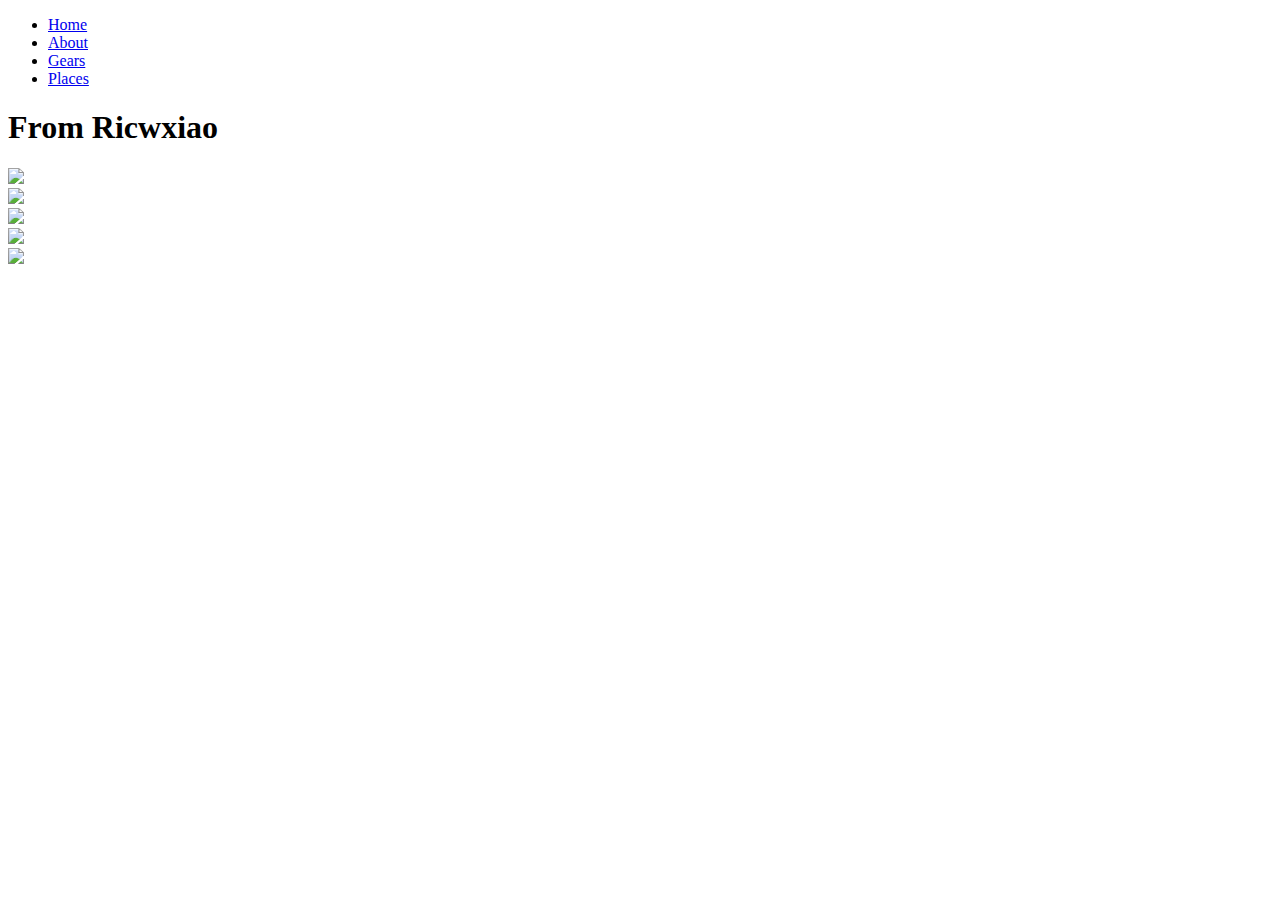
==== index.html @ f8494d5e "changed to sm.ms img" ====
<!DOCTYPE html>
<html>
    <head>
        <title>Ricwxiao's Photo Portfolio</title>
        <meta charset="UTF-8">
        <meta name="author" content="Ricwxiao">
        <meta name="description" content="Photo portfolio of Ricwxiao">
        <!-- <link href="https://cdn.jsdelivr.net/npm/bootstrap@5.3.0-alpha3/dist/css/bootstrap.min.css" rel="stylesheet" integrity="sha384-KK94CHFLLe+nY2dmCWGMq91rCGa5gtU4mk92HdvYe+M/SXH301p5ILy+dN9+nJOZ" crossorigin="anonymous"> -->
        <link rel="stylesheet" href="style/style.css">
    </head>
    <body>
        <nav>
            <ul>
                <li><a href="#">Home</a></li>
                <li><a href="#">About</a></li>
                <li><a href="#">Gears</a></li>
                <li><a href="#">Places</a></li>
                <div class="cursor"></div>
            </ul>
        </nav>
        <h1>From Ricwxiao</h1>
        <div class="container">
            <div class="row">
                <img src="https://i.imgur.com/SiWywG8.jpg">
            </div>
            <div class="row">
                <img src="https://i.imgur.com/SiWywG8.jpg">
            </div>
            <div class="row">
                <img src="https://i.imgur.com/SiWywG8.jpg">
            </div>
            <div class="row">
                <img src="https://i.imgur.com/SiWywG8.jpg">
            </div>
            <div class="row">
                <img src="https://i.imgur.com/SiWywG8.jpg">
            </div>
        </div>
    </body>
    <script src="index.js"></script>
</html>
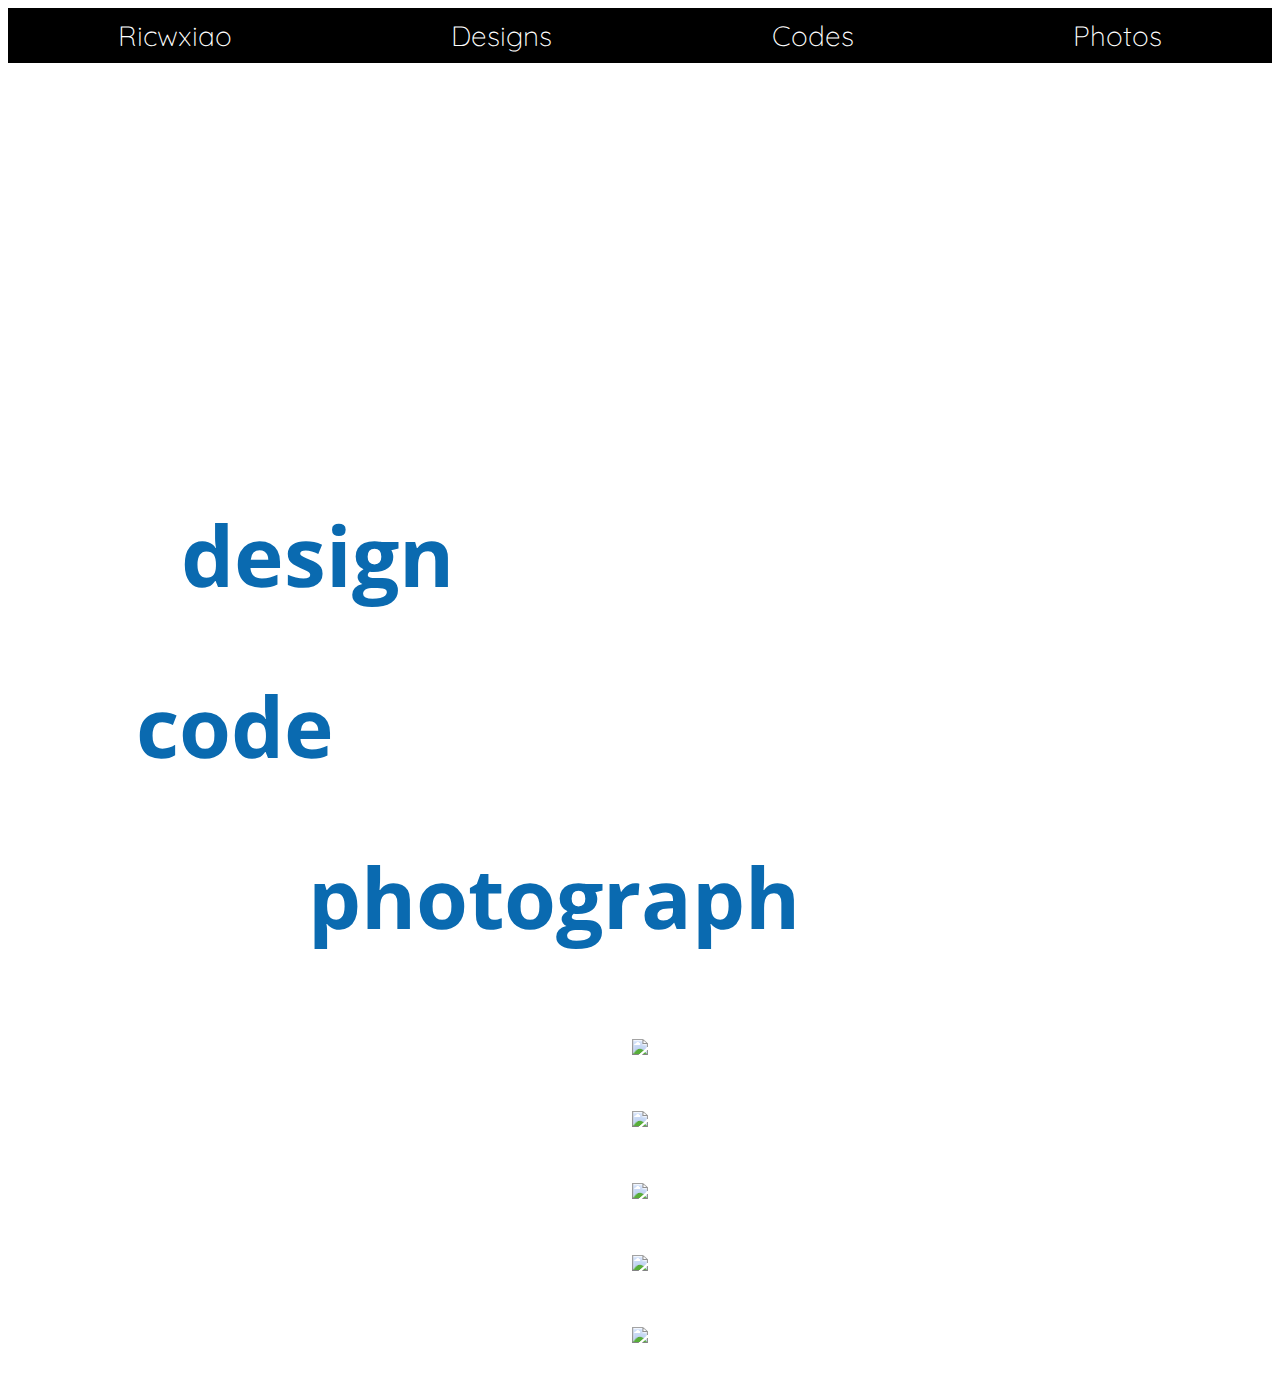
==== commit 2b48d9e4: "barebone design for home page" ====
--- a/index.html
+++ b/index.html
@@ -5,20 +5,29 @@
         <meta charset="UTF-8">
         <meta name="author" content="Ricwxiao">
         <meta name="description" content="Photo portfolio of Ricwxiao">
-        <!-- <link href="https://cdn.jsdelivr.net/npm/bootstrap@5.3.0-alpha3/dist/css/bootstrap.min.css" rel="stylesheet" integrity="sha384-KK94CHFLLe+nY2dmCWGMq91rCGa5gtU4mk92HdvYe+M/SXH301p5ILy+dN9+nJOZ" crossorigin="anonymous"> -->
         <link rel="stylesheet" href="style/style.css">
+        <link href="https://fonts.googleapis.com/css2?family=Courier+Prime:wght@400;700&display=swap" rel="stylesheet">
+        <!-- <link 
+            href="https://cdn.jsdelivr.net/npm/bootstrap@5.3.0-alpha3/dist/css/bootstrap.min.css" 
+            rel="stylesheet" integrity="sha384-KK94CHFLLe+nY2dmCWGMq91rCGa5gtU4mk92HdvYe+M/SXH301p5ILy+dN9+nJOZ" 
+            crossorigin="anonymous"
+        /> -->
     </head>
-    <body>
+    <body class="home-body">
         <nav>
             <ul>
-                <li><a href="#">Home</a></li>
-                <li><a href="#">About</a></li>
-                <li><a href="#">Gears</a></li>
-                <li><a href="#">Places</a></li>
-                <div class="cursor"></div>
+                <li><a href="#">Ricwxiao</a></li>
+                <li><a href="#">Designs</a></li>
+                <li><a href="#">Codes</a></li>
+                <li><a href="#">Photos</a></li>
+                <!-- <div class="cursor"></div> -->
             </ul>
         </nav>
-        <h1>From Ricwxiao</h1>
+        <h1>My Name is Chaowei Xiao</h1>
+        <h1>or Ricwxiao</h1>
+        <h1>I <span class="vital">design</span> for human</h1>
+        <h1><span class="vital">code</span> for my designs</h1>
+        <h1>and <span class="vital">photograph</span> everything</h1>
         <div class="container">
             <div class="row">
                 <img src="https://i.imgur.com/SiWywG8.jpg">
--- a/style/style.css
+++ b/style/style.css
@@ -0,0 +1,101 @@
+@import url('https://fonts.googleapis.com/css2?family=Karla:wght@300;400;700&family=Quicksand:wght@300;400;700&display=swap');
+@import url('https://fonts.googleapis.com/css2?family=Open+Sans&display=swap');
+
+body {
+    font-family: 'Quicksand', sans-serif;
+    font-weight: 300;
+    font-size: 28px;
+}
+
+h1 {
+    font-weight: 400;
+    font-size: 3em;
+    text-align: left;
+    font-family: 'Open Sans', sans-serif;
+    margin-left: 10vw;
+    color: #fff;
+}
+
+nav {
+    position: sticky;
+    top: 5px;
+    height: 10vh;
+    padding: 0;
+    margin: 0;
+}
+
+nav ul {
+    list-style: none;
+    display: flex;
+    flex-direction: row;
+    margin: 0;
+    padding: 0;
+    background-color: #000000;
+}
+
+nav li {
+    flex: auto;
+}
+
+/* nav li:hover ~ .cursor {
+    transform: 0;
+} */
+
+a {
+    display: block;
+    padding: 10px 20px;
+    text-decoration: none;
+    color: #ffffff;
+    text-align: center;
+}
+
+a:hover {
+    font-weight: 700;
+}
+
+.cursor {
+    position: fixed;
+    width: 50px;
+    height: 10vh;
+    background-color: #fff;
+    pointer-events: none;
+    transform: translate(-50%, -50%);
+    mix-blend-mode: difference;
+
+}
+
+.vital {
+    color: #0A6AB0;
+    font-weight: bold;
+}
+
+.home-body {
+    background-image: url("../img/Portrait-Enhanced-NR.jpg");
+    background-size: contain;
+}
+
+.container {
+    display: flex;
+    flex-direction: column;
+}
+
+.row {
+    flex: auto;
+    display: flex;
+    flex-direction: row;
+    margin: 1em 0;
+    justify-content: center;
+}
+
+.card {
+    flex: 1;
+    width: 200px;
+    height: 200px;
+    background-color: aqua;
+    border: #000000 solid ;
+    overflow: auto;
+}
+
+img {
+    max-width: 90vw;
+}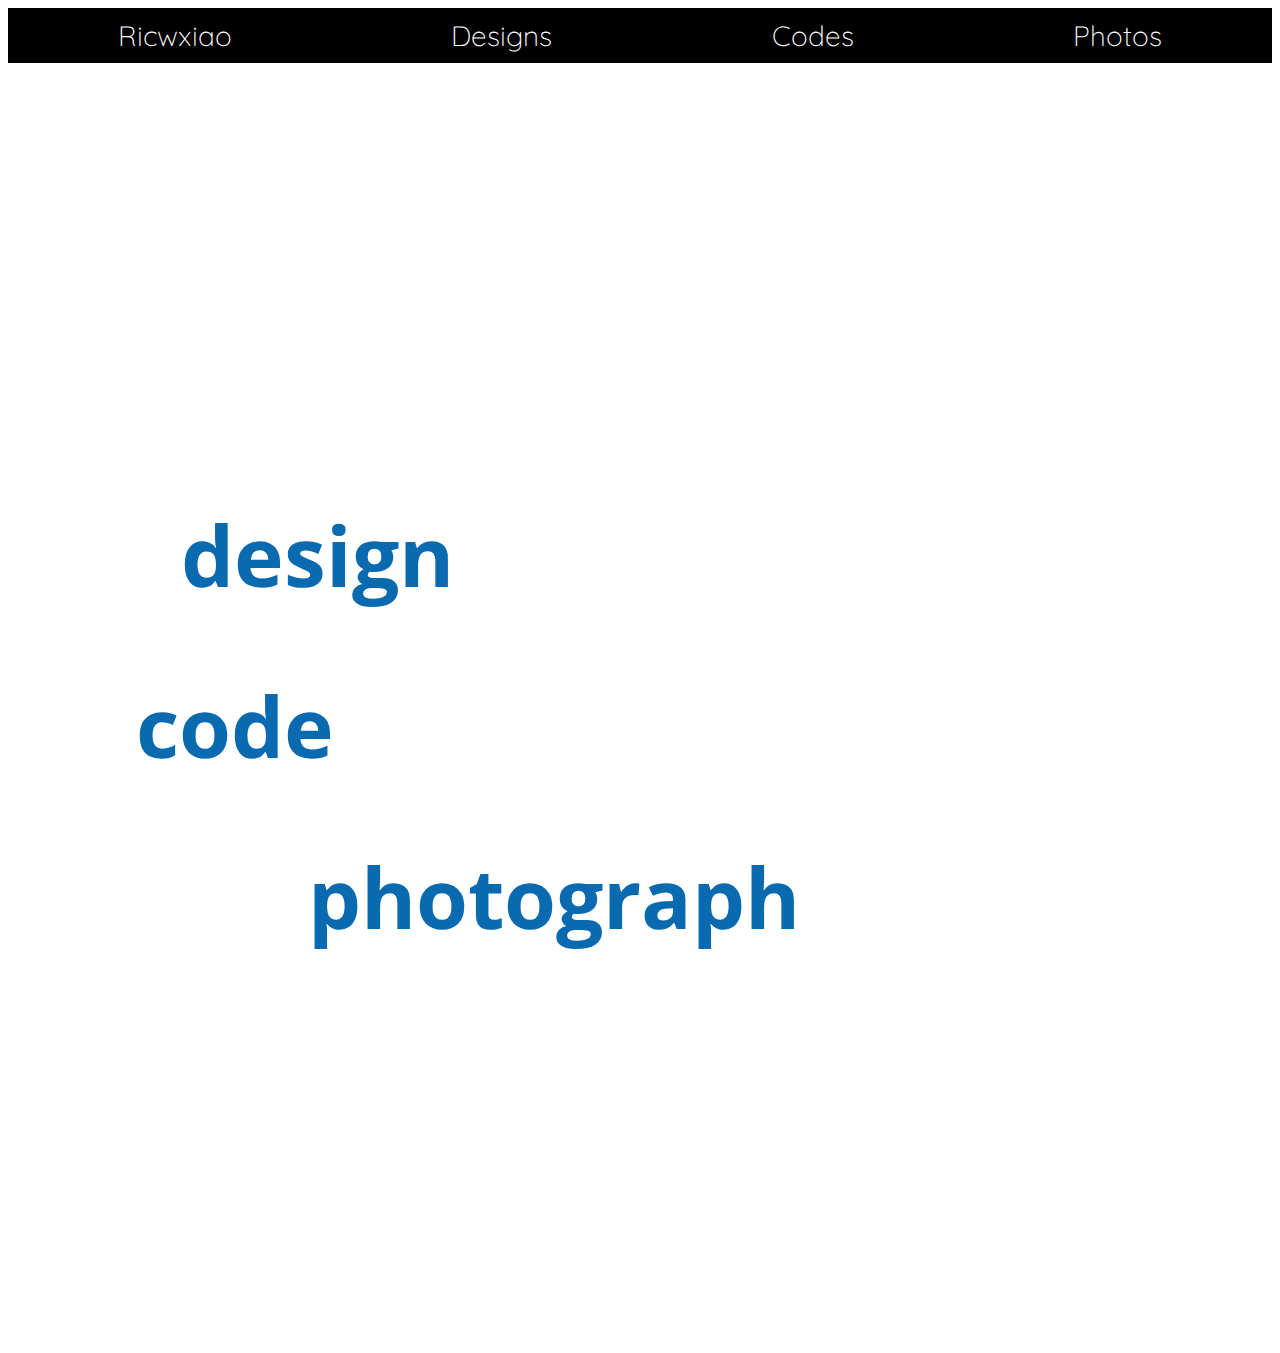
==== commit bc983243: "deleted placeholders photos at home page" ====
--- a/index.html
+++ b/index.html
@@ -28,7 +28,9 @@
         <h1>I <span class="vital">design</span> for human</h1>
         <h1><span class="vital">code</span> for my designs</h1>
         <h1>and <span class="vital">photograph</span> everything</h1>
-        <div class="container">
+        <h1>test</h1>
+        <h1>test 2</h1>
+        <!-- <div class="container">
             <div class="row">
                 <img src="https://i.imgur.com/SiWywG8.jpg">
             </div>
@@ -44,7 +46,7 @@
             <div class="row">
                 <img src="https://i.imgur.com/SiWywG8.jpg">
             </div>
-        </div>
+        </div> -->
     </body>
     <script src="index.js"></script>
 </html>--- a/style/style.css
+++ b/style/style.css
@@ -71,7 +71,7 @@
 
 .home-body {
     background-image: url("../img/Portrait-Enhanced-NR.jpg");
-    background-size: contain;
+    background-size: 100vw;
 }
 
 .container {
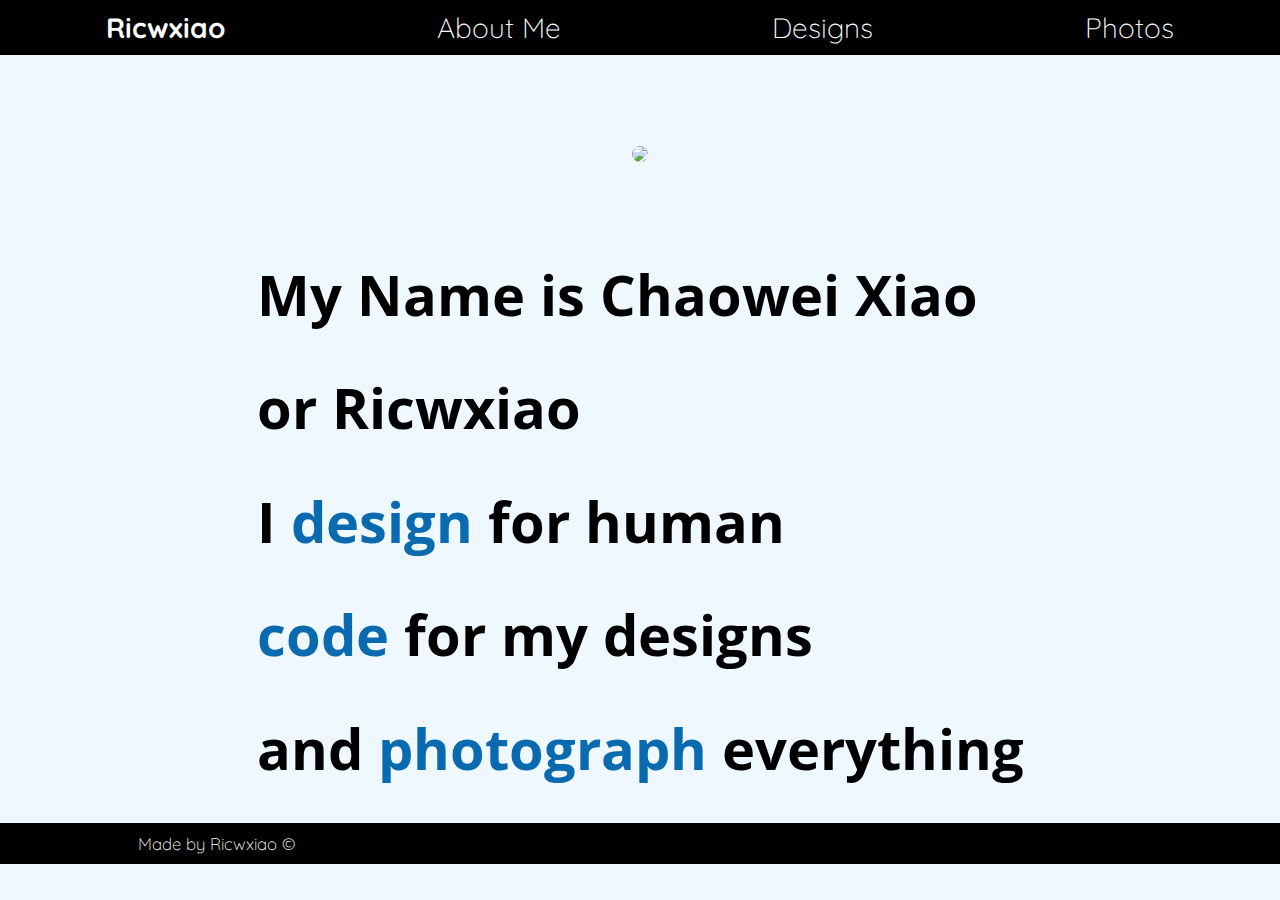
==== commit 51320e00: "finished home page" ====
--- a/index.html
+++ b/index.html
@@ -17,19 +17,22 @@
         <nav>
             <ul>
                 <li><a href="#">Ricwxiao</a></li>
+                <li><a href="#">About Me</a></li>
                 <li><a href="#">Designs</a></li>
-                <li><a href="#">Codes</a></li>
                 <li><a href="#">Photos</a></li>
                 <!-- <div class="cursor"></div> -->
             </ul>
         </nav>
-        <h1>My Name is Chaowei Xiao</h1>
-        <h1>or Ricwxiao</h1>
-        <h1>I <span class="vital">design</span> for human</h1>
-        <h1><span class="vital">code</span> for my designs</h1>
-        <h1>and <span class="vital">photograph</span> everything</h1>
-        <h1>test</h1>
-        <h1>test 2</h1>
+        <div class="home-container">
+            <img class="portrait" src="./img/Portrait-Enhanced-NR.jpg">
+            <div class="big-intro">
+                <h1>My Name is Chaowei Xiao</h1>
+                <h1>or Ricwxiao</h1>
+                <h1>I <span class="vital">design</span> for human</h1>
+                <h1><span class="vital">code</span> for my designs</h1>
+                <h1>and <span class="vital">photograph</span> everything</h1>
+            </div>
+        </div>
         <!-- <div class="container">
             <div class="row">
                 <img src="https://i.imgur.com/SiWywG8.jpg">
@@ -47,6 +50,11 @@
                 <img src="https://i.imgur.com/SiWywG8.jpg">
             </div>
         </div> -->
+        <footer>
+            <p>
+                Made by Ricwxiao &#169;
+            </p>
+        </footer>
     </body>
     <script src="index.js"></script>
 </html>--- a/style/style.css
+++ b/style/style.css
@@ -5,20 +5,23 @@
     font-family: 'Quicksand', sans-serif;
     font-weight: 300;
     font-size: 28px;
+    background-color: aliceblue;
+    margin: 0;
 }
 
-h1 {
+.big-intro {
     font-weight: 400;
-    font-size: 3em;
     text-align: left;
     font-family: 'Open Sans', sans-serif;
     margin-left: 10vw;
-    color: #fff;
+    margin-right: 10vw;
+    margin-top: 2em;
+    color: #000000;
 }
 
 nav {
     position: sticky;
-    top: 5px;
+    top: 0;
     height: 10vh;
     padding: 0;
     margin: 0;
@@ -69,9 +72,22 @@
     font-weight: bold;
 }
 
-.home-body {
+/* .home-body {
+    height: 100%;
     background-image: url("../img/Portrait-Enhanced-NR.jpg");
-    background-size: 100vw;
+    max-width: 100vw;
+} */
+
+.home-container {
+    display: flex;
+    flex-direction: column;
+    align-items: center;
+}
+
+.portrait {
+    max-width: 50vw;
+    border-radius: 10000px;
+    margin-top: 2em;
 }
 
 .container {
@@ -96,6 +112,18 @@
     overflow: auto;
 }
 
+footer {
+    background-color: #000000;
+}
+
+footer p {
+    padding: 0.6em;
+    margin-left: 10vw;
+    font-size: 0.6em;
+    color: #fff;
+    margin-block: 0;
+}
+
 img {
     max-width: 90vw;
 }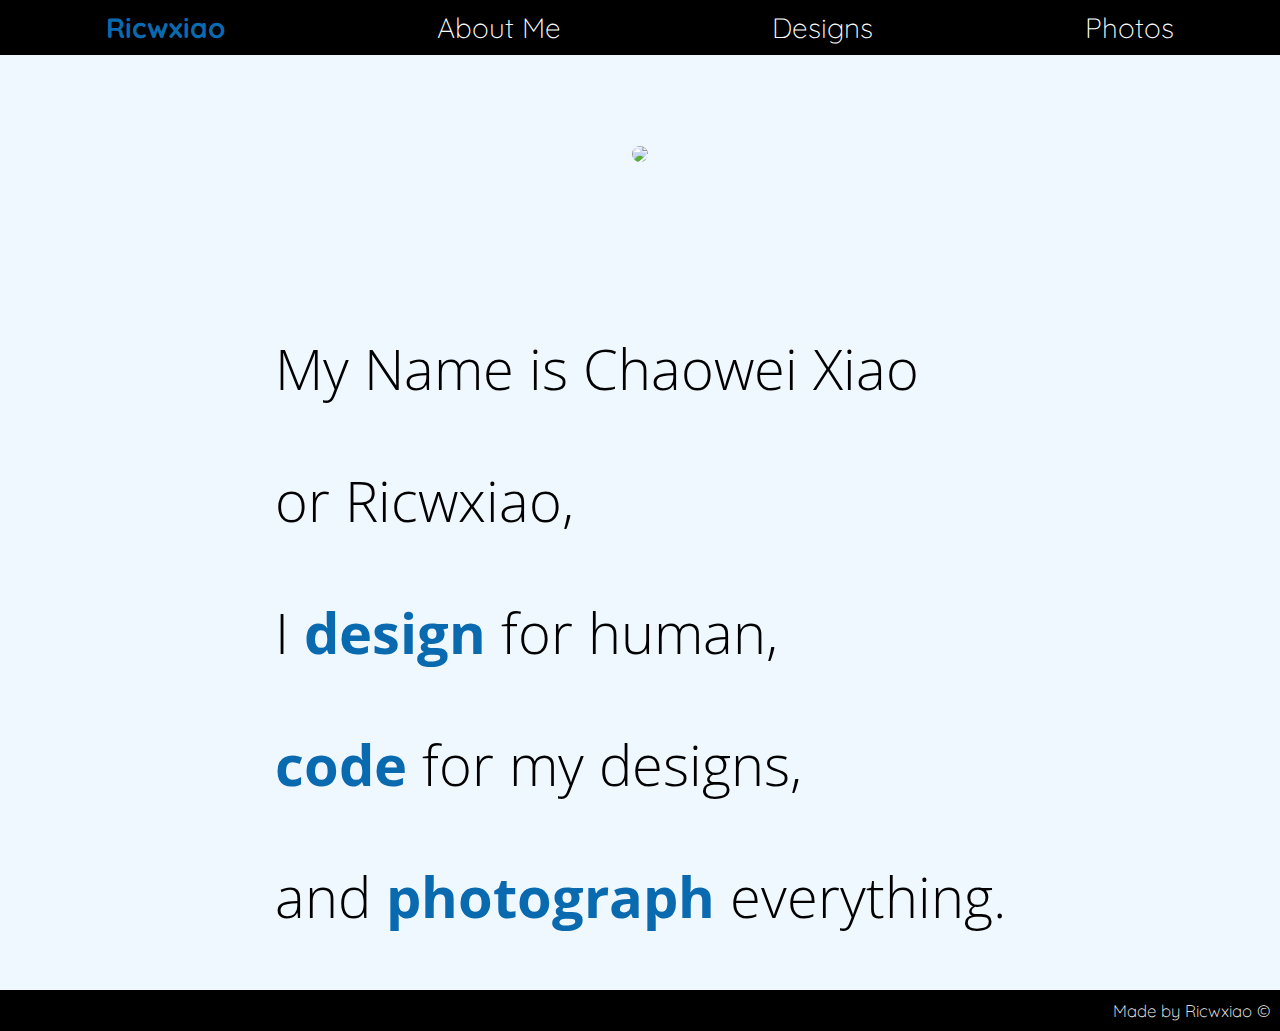
==== commit 52e3e887: "roughly finished design page" ====
--- a/index.html
+++ b/index.html
@@ -1,7 +1,7 @@
 <!DOCTYPE html>
 <html>
     <head>
-        <title>Ricwxiao's Photo Portfolio</title>
+        <title>Ricwxiao's Portfolio</title>
         <meta charset="UTF-8">
         <meta name="author" content="Ricwxiao">
         <meta name="description" content="Photo portfolio of Ricwxiao">
@@ -16,40 +16,32 @@
     <body class="home-body">
         <nav>
             <ul>
-                <li><a href="#">Ricwxiao</a></li>
+                <li><a href="#" class="vital">Ricwxiao</a></li>
                 <li><a href="#">About Me</a></li>
-                <li><a href="#">Designs</a></li>
+                <li><a href="designs.html">Designs</a></li>
                 <li><a href="#">Photos</a></li>
-                <!-- <div class="cursor"></div> -->
             </ul>
         </nav>
-        <div class="home-container">
-            <img class="portrait" src="./img/Portrait-Enhanced-NR.jpg">
-            <div class="big-intro">
-                <h1>My Name is Chaowei Xiao</h1>
-                <h1>or Ricwxiao</h1>
-                <h1>I <span class="vital">design</span> for human</h1>
-                <h1><span class="vital">code</span> for my designs</h1>
-                <h1>and <span class="vital">photograph</span> everything</h1>
+        <main>
+            <div class="home-container">
+                <img class="portrait" src="./img/Portrait-Enhanced-NR.jpg">
+                <div class="big-intro">
+                    <div>
+                        <p>My Name is Chaowei Xiao</p>
+                        <p>or Ricwxiao,</p>
+                    </div>
+                    <div>
+                        <p>I <a class="vital" href="designs.html">design</a> for human,</p>
+                    </div>
+                    <div>
+                        <p><a class="vital">code</a> for my designs,</p>
+                    </div>
+                    <div>
+                        <p>and <a class="vital">photograph</a> everything.</p>
+                    </div>
+                </div>
             </div>
-        </div>
-        <!-- <div class="container">
-            <div class="row">
-                <img src="https://i.imgur.com/SiWywG8.jpg">
-            </div>
-            <div class="row">
-                <img src="https://i.imgur.com/SiWywG8.jpg">
-            </div>
-            <div class="row">
-                <img src="https://i.imgur.com/SiWywG8.jpg">
-            </div>
-            <div class="row">
-                <img src="https://i.imgur.com/SiWywG8.jpg">
-            </div>
-            <div class="row">
-                <img src="https://i.imgur.com/SiWywG8.jpg">
-            </div>
-        </div> -->
+        </main>
         <footer>
             <p>
                 Made by Ricwxiao &#169;
--- a/style/style.css
+++ b/style/style.css
@@ -9,22 +9,16 @@
     margin: 0;
 }
 
-.big-intro {
-    font-weight: 400;
-    text-align: left;
-    font-family: 'Open Sans', sans-serif;
-    margin-left: 10vw;
-    margin-right: 10vw;
-    margin-top: 2em;
-    color: #000000;
-}
-
 nav {
     position: sticky;
     top: 0;
     height: 10vh;
     padding: 0;
     margin: 0;
+}
+
+a {
+    text-decoration: none;
 }
 
 nav ul {
@@ -40,31 +34,53 @@
     flex: auto;
 }
 
-/* nav li:hover ~ .cursor {
-    transform: 0;
-} */
-
-a {
+nav a {
     display: block;
     padding: 10px 20px;
-    text-decoration: none;
     color: #ffffff;
     text-align: center;
 }
 
-a:hover {
+nav a:hover {
     font-weight: 700;
 }
 
-.cursor {
-    position: fixed;
-    width: 50px;
-    height: 10vh;
-    background-color: #fff;
-    pointer-events: none;
-    transform: translate(-50%, -50%);
-    mix-blend-mode: difference;
+footer {
+    background-color: #000000;
+}
 
+footer p {
+    padding: 0.6em;
+    font-size: 0.6em;
+    color: #fff;
+    margin-block: 0;
+    text-align: right;
+}
+
+img {
+    max-width: 90vw;
+}
+
+.big-intro {
+    font-size: 2em;
+    text-align: left;
+    font-family: 'Open Sans', sans-serif;
+    margin-top: 2em;
+    color: #000000;
+}
+
+.big-intro p {
+    margin-left: 10vw;
+    margin-right: 10vw;
+}
+
+.big-intro div:hover {
+    transform: scale(1.1);
+    transition-duration: 1s;
+    transition-timing-function: cubic-bezier(0.075, 0.82, 0.165, 1);
+    box-shadow: 5px 5px 8px 2px rgba(0, 0, 0, 0.2);
+    padding-top: .5em;
+    padding-bottom: .5em;
 }
 
 .vital {
@@ -72,11 +88,9 @@
     font-weight: bold;
 }
 
-/* .home-body {
-    height: 100%;
-    background-image: url("../img/Portrait-Enhanced-NR.jpg");
-    max-width: 100vw;
-} */
+main .vital:hover {
+    transform: scale(1.2);
+}
 
 .home-container {
     display: flex;
@@ -110,20 +124,4 @@
     background-color: aqua;
     border: #000000 solid ;
     overflow: auto;
-}
-
-footer {
-    background-color: #000000;
-}
-
-footer p {
-    padding: 0.6em;
-    margin-left: 10vw;
-    font-size: 0.6em;
-    color: #fff;
-    margin-block: 0;
-}
-
-img {
-    max-width: 90vw;
 }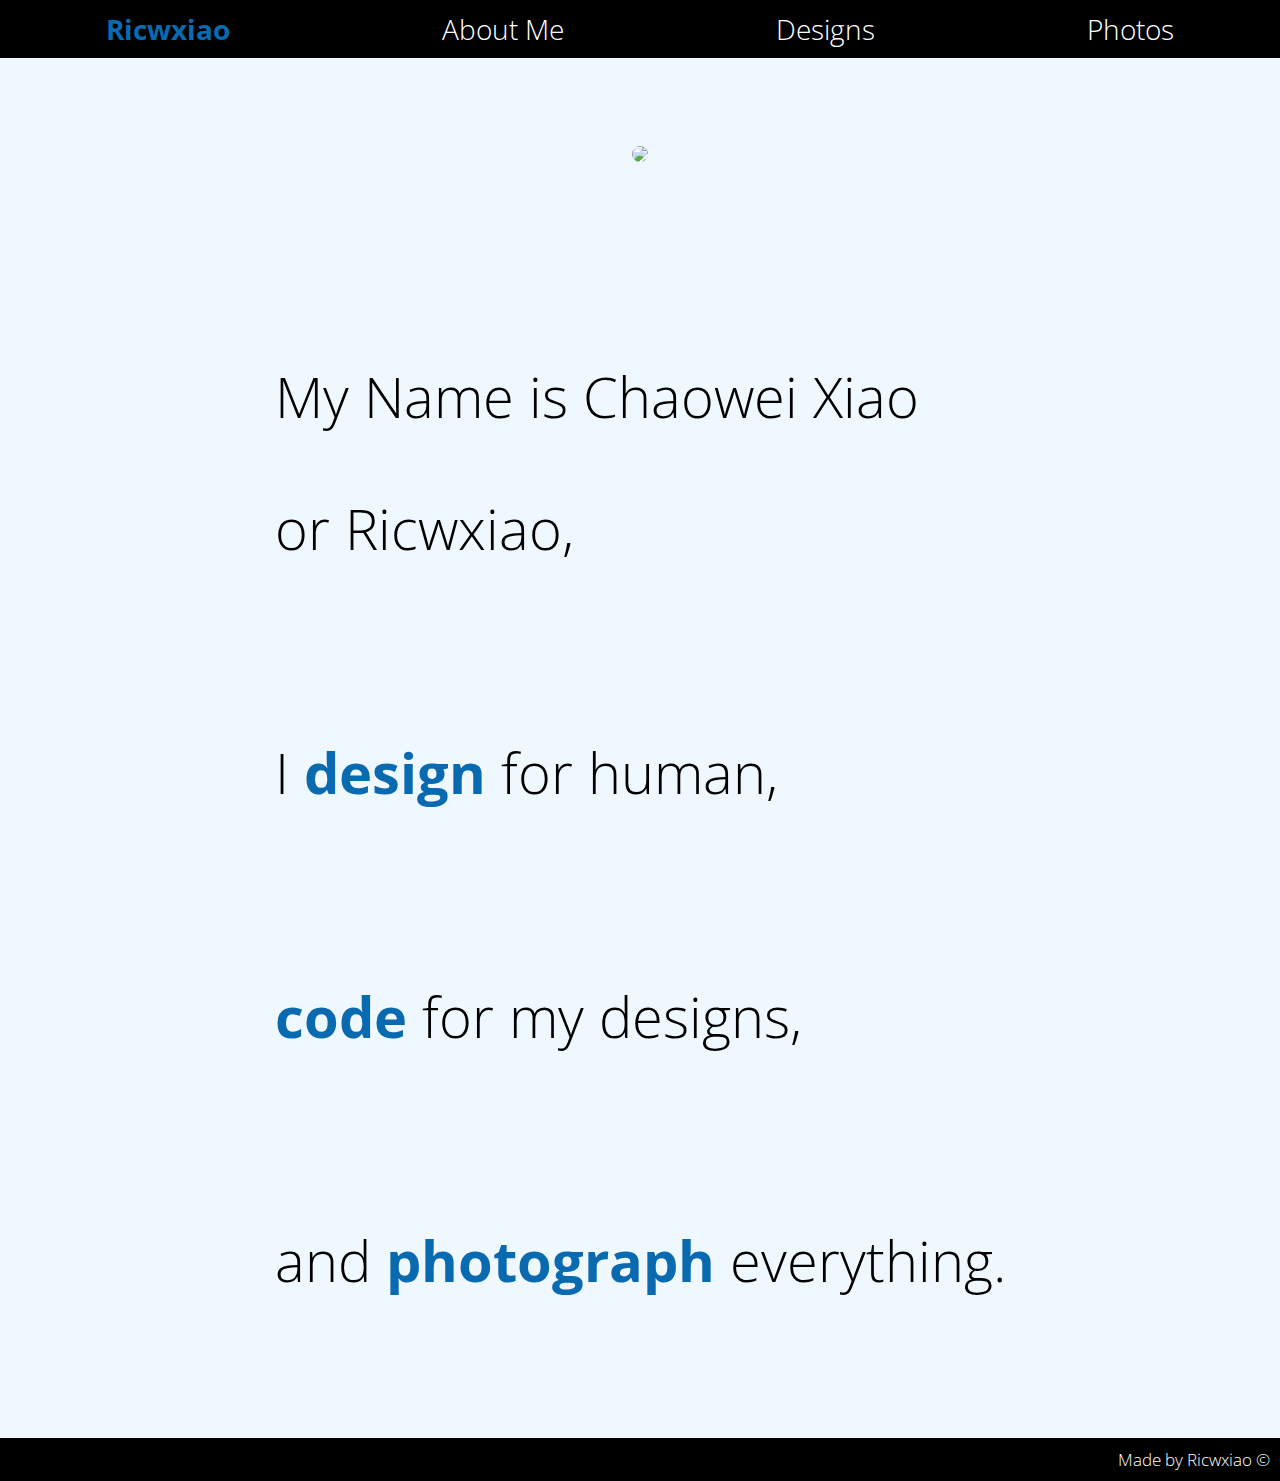
==== commit 500aec32: "solved nav bar z axis problems" ====
--- a/index.html
+++ b/index.html
@@ -13,7 +13,7 @@
             crossorigin="anonymous"
         /> -->
     </head>
-    <body class="home-body">
+    <body>
         <nav>
             <ul>
                 <li><a href="#" class="vital">Ricwxiao</a></li>
--- a/style/style.css
+++ b/style/style.css
@@ -2,11 +2,15 @@
 @import url('https://fonts.googleapis.com/css2?family=Open+Sans&display=swap');
 
 body {
-    font-family: 'Quicksand', sans-serif;
+    font-family: 'Open Sans', sans-serif;
     font-weight: 300;
     font-size: 28px;
     background-color: aliceblue;
     margin: 0;
+}
+
+h1 {
+    font-family: 'Quicksand', sans-serif;
 }
 
 nav {
@@ -15,6 +19,7 @@
     height: 10vh;
     padding: 0;
     margin: 0;
+    z-index: 100;
 }
 
 a {
@@ -47,6 +52,8 @@
 
 footer {
     background-color: #000000;
+    margin-top: 2em;
+    z-index: 100;
 }
 
 footer p {
@@ -55,10 +62,6 @@
     color: #fff;
     margin-block: 0;
     text-align: right;
-}
-
-img {
-    max-width: 90vw;
 }
 
 .big-intro {
@@ -74,22 +77,21 @@
     margin-right: 10vw;
 }
 
+.big-intro div {
+    padding-top: .5em;
+    padding-bottom: .5em;
+}
+
 .big-intro div:hover {
-    transform: scale(1.1);
-    transition-duration: 1s;
+    transform: scale(1.2);
+    transition-duration: 0.8s;
     transition-timing-function: cubic-bezier(0.075, 0.82, 0.165, 1);
     box-shadow: 5px 5px 8px 2px rgba(0, 0, 0, 0.2);
-    padding-top: .5em;
-    padding-bottom: .5em;
 }
 
 .vital {
     color: #0A6AB0;
     font-weight: bold;
-}
-
-main .vital:hover {
-    transform: scale(1.2);
 }
 
 .home-container {
@@ -104,24 +106,48 @@
     margin-top: 2em;
 }
 
+.portrait:hover {
+    transform: scale(1);
+    transition-duration: 0.8s;
+    transition-timing-function: cubic-bezier(0.075, 0.82, 0.165, 1);
+    box-shadow: 10px 10px 16px 4px rgba(0, 0, 0, 0.2);
+}
+
 .container {
     display: flex;
     flex-direction: column;
 }
 
-.row {
-    flex: auto;
+.design-main {
+    display: flex;
+    justify-content: center;
+    align-items: center;
+}
+
+.design-container {
     display: flex;
     flex-direction: row;
-    margin: 1em 0;
+    flex-wrap: wrap;
+    max-width: 80vw;
     justify-content: center;
 }
 
-.card {
-    flex: 1;
-    width: 200px;
-    height: 200px;
-    background-color: aqua;
-    border: #000000 solid ;
-    overflow: auto;
+.design-box {
+    width: 80vw;
+    padding: 1.5em;
+}
+
+.design-box:hover {
+    transform: scale(1.05);
+    transition-duration: 0.8s;
+    transition-timing-function: cubic-bezier(0.075, 0.82, 0.165, 1);
+    box-shadow: 5px 5px 8px 2px rgba(0, 0, 0, 0.2);
+}
+
+.design-box h1 {
+    margin-top: 0;
+}
+
+.design-box img {
+    max-width: 80vw;
 }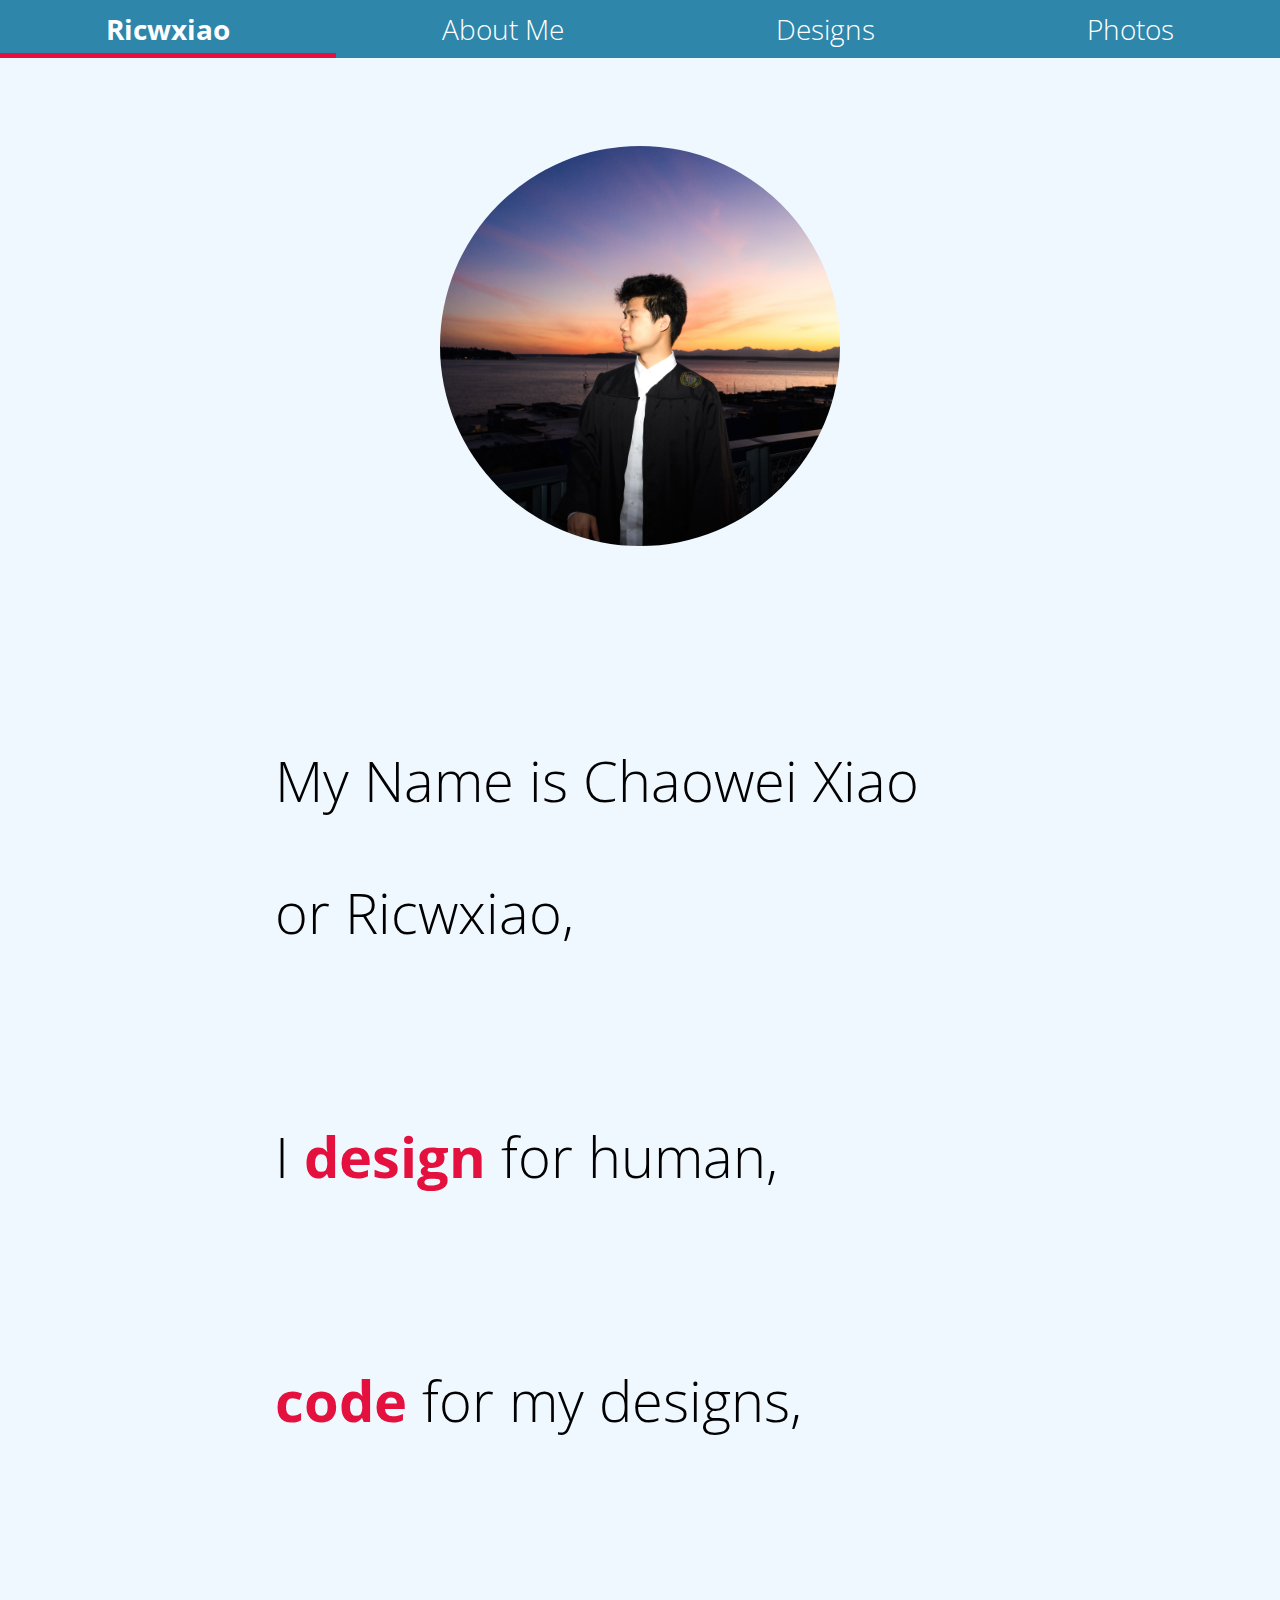
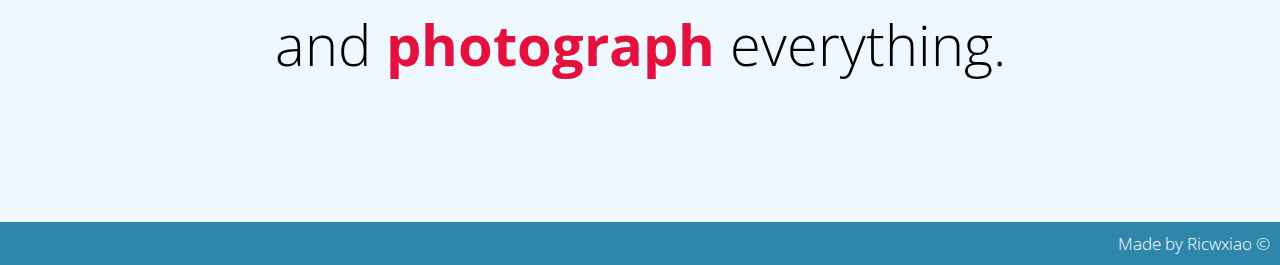
==== commit 2727bf22: "changed color palette, set body max-width" ====
--- a/index.html
+++ b/index.html
@@ -16,7 +16,7 @@
     <body>
         <nav>
             <ul>
-                <li><a href="#" class="vital">Ricwxiao</a></li>
+                <li><a href="#" class="curr-tab">Ricwxiao</a></li>
                 <li><a href="#">About Me</a></li>
                 <li><a href="designs.html">Designs</a></li>
                 <li><a href="#">Photos</a></li>
@@ -24,7 +24,7 @@
         </nav>
         <main>
             <div class="home-container">
-                <img class="portrait" src="./img/Portrait-Enhanced-NR.jpg">
+                <img class="portrait" src="./imgs/ricwxiao.jpg">
                 <div class="big-intro">
                     <div>
                         <p>My Name is Chaowei Xiao</p>
--- a/style/style.css
+++ b/style/style.css
@@ -1,12 +1,22 @@
 @import url('https://fonts.googleapis.com/css2?family=Karla:wght@300;400;700&family=Quicksand:wght@300;400;700&display=swap');
 @import url('https://fonts.googleapis.com/css2?family=Open+Sans&display=swap');
+
+:root {
+    --bgclr: #2E86AB;
+    --primclr: #E4113F;
+}
+
+html {
+    background-color: var(--bgclr);
+}
 
 body {
     font-family: 'Open Sans', sans-serif;
     font-weight: 300;
     font-size: 28px;
     background-color: aliceblue;
-    margin: 0;
+    max-width: 1400px;
+    margin: 0 auto;
 }
 
 h1 {
@@ -32,7 +42,7 @@
     flex-direction: row;
     margin: 0;
     padding: 0;
-    background-color: #000000;
+    background-color: var(--bgclr);
 }
 
 nav li {
@@ -46,12 +56,17 @@
     text-align: center;
 }
 
+nav .curr-tab {
+    border-bottom: var(--primclr) solid 5px;
+    padding-bottom: 5px;
+}
+
 nav a:hover {
     font-weight: 700;
 }
 
 footer {
-    background-color: #000000;
+    background-color: var(--bgclr);
     margin-top: 2em;
     z-index: 100;
 }
@@ -90,7 +105,7 @@
 }
 
 .vital {
-    color: #0A6AB0;
+    color: var(--primclr);
     font-weight: bold;
 }
 
@@ -101,7 +116,8 @@
 }
 
 .portrait {
-    max-width: 50vw;
+    min-width: 100px;
+    max-width: 400px;
     border-radius: 10000px;
     margin-top: 2em;
 }
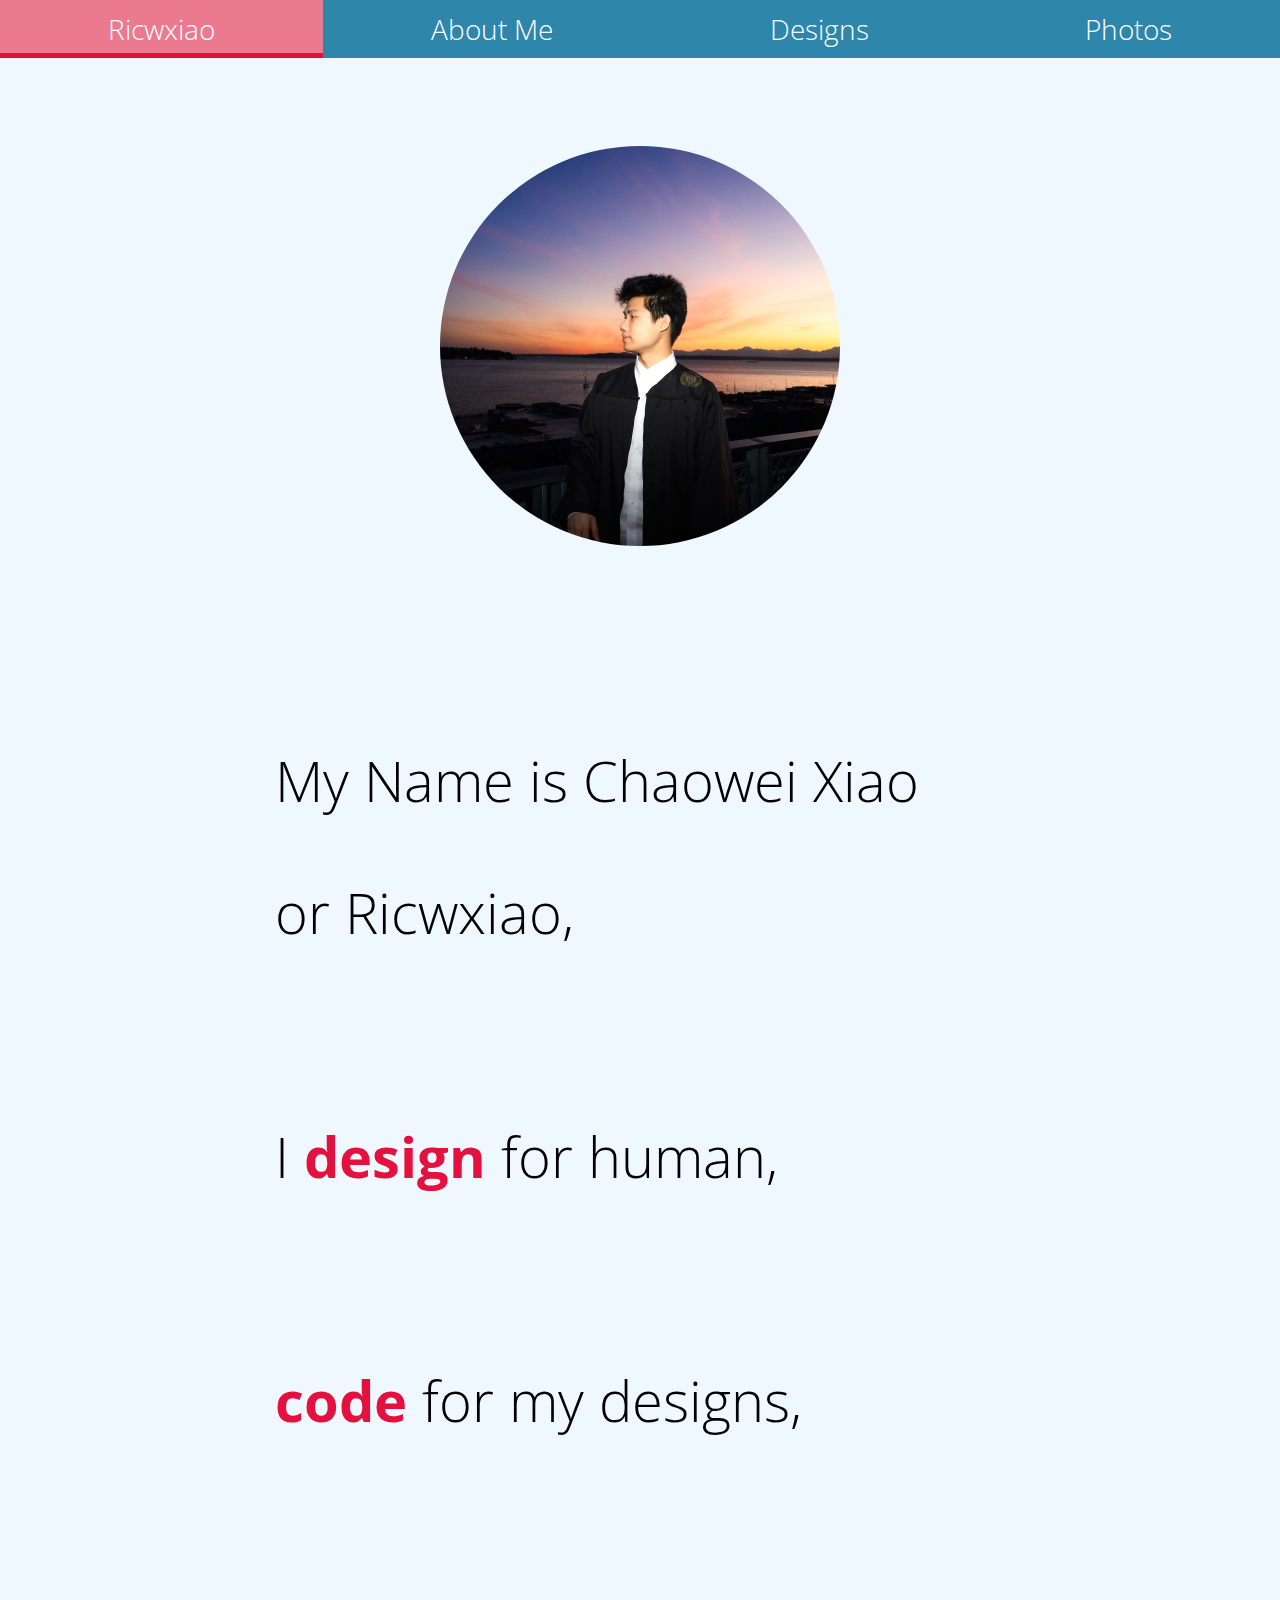
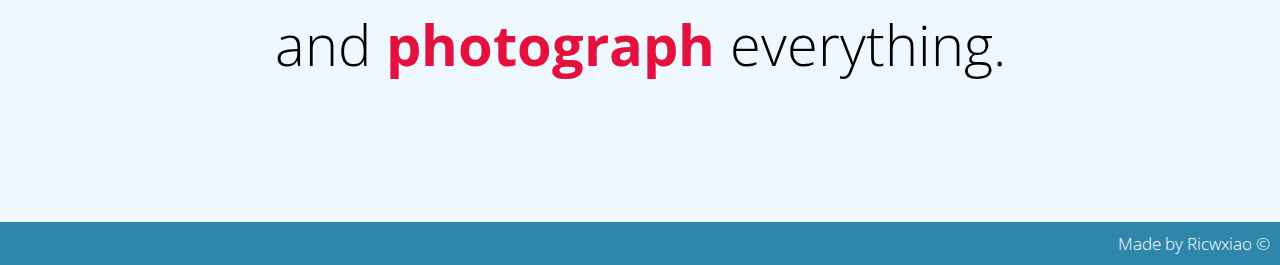
==== commit 7d70991c: "add internal links for blocks in home page" ====
--- a/index.html
+++ b/index.html
@@ -4,8 +4,8 @@
         <title>Ricwxiao's Portfolio</title>
         <meta charset="UTF-8">
         <meta name="author" content="Ricwxiao">
-        <meta name="description" content="Photo portfolio of Ricwxiao">
-        <link rel="stylesheet" href="style/style.css">
+        <meta name="description" content="Home, Personal Website of Ricwxiao">
+        <link rel="stylesheet" href="style/site.css">
         <link href="https://fonts.googleapis.com/css2?family=Courier+Prime:wght@400;700&display=swap" rel="stylesheet">
         <!-- <link 
             href="https://cdn.jsdelivr.net/npm/bootstrap@5.3.0-alpha3/dist/css/bootstrap.min.css" 
@@ -13,13 +13,13 @@
             crossorigin="anonymous"
         /> -->
     </head>
-    <body>
+    <body class="index">
         <nav>
             <ul>
                 <li><a href="#" class="curr-tab">Ricwxiao</a></li>
-                <li><a href="#">About Me</a></li>
+                <li><a href="about.html">About Me</a></li>
                 <li><a href="designs.html">Designs</a></li>
-                <li><a href="#">Photos</a></li>
+                <li><a href="photos.html">Photos</a></li>
             </ul>
         </nav>
         <main>
@@ -27,17 +27,23 @@
                 <img class="portrait" src="./imgs/ricwxiao.jpg">
                 <div class="big-intro">
                     <div>
-                        <p>My Name is Chaowei Xiao</p>
-                        <p>or Ricwxiao,</p>
+                        <a href="about.html">
+                            <p>My Name is Chaowei Xiao</p>
+                            <p>or Ricwxiao,</p>
+                        </a>
                     </div>
                     <div>
-                        <p>I <a class="vital" href="designs.html">design</a> for human,</p>
+                        <a href="designs.html">
+                            <p>I <span class="vital">design</span> for human,</p>
+                        </a>
                     </div>
                     <div>
-                        <p><a class="vital">code</a> for my designs,</p>
+                        <p><span class="vital">code</span> for my designs,</p>
                     </div>
                     <div>
-                        <p>and <a class="vital">photograph</a> everything.</p>
+                        <a href="photos.html">
+                            <p>and <span class="vital">photograph</span> everything.</p>
+                        </a>
                     </div>
                 </div>
             </div>
--- a/style/site.css
+++ b/style/site.css
@@ -0,0 +1,173 @@
+@import url('https://fonts.googleapis.com/css2?family=Karla:wght@300;400;700&family=Quicksand:wght@300;400;700&display=swap');
+@import url('https://fonts.googleapis.com/css2?family=Open+Sans&display=swap');
+
+:root {
+    --bgclr: #2E86AB;
+    --primclr: #E4113F;
+    --faded-primclr: #eb7990;
+}
+
+html {
+    background-color: var(--bgclr);
+}
+
+body {
+    font-family: 'Open Sans', sans-serif;
+    font-weight: 300;
+    font-size: 28px;
+    background-color: aliceblue;
+    max-width: 1400px;
+    margin: 0 auto;
+}
+
+h1 {
+    margin-left: 0.5em;
+}
+
+nav {
+    position: sticky;
+    top: 0;
+    height: 10vh;
+    padding: 0;
+    margin: 0;
+    z-index: 100;
+}
+
+a {
+    text-decoration: none;
+    color: #000000;
+}
+
+nav ul {
+    list-style: none;
+    display: flex;
+    flex-direction: row;
+    margin: 0;
+    padding: 0;
+    background-color: var(--bgclr);
+}
+
+nav li {
+    flex: auto;
+}
+
+nav a {
+    display: block;
+    padding: 10px 20px;
+    color: #ffffff;
+    text-align: center;
+}
+
+nav .curr-tab {
+    border-bottom: var(--primclr) solid 5px;
+    padding-bottom: 5px;
+}
+
+nav a:hover {
+    background-color: var(--faded-primclr);
+}
+
+footer {
+    background-color: var(--bgclr);
+    margin-top: 2em;
+    z-index: 100;
+}
+
+footer p {
+    padding: 0.6em;
+    font-size: 0.6em;
+    color: #fff;
+    margin-block: 0;
+    text-align: right;
+}
+
+.big-intro {
+    font-size: 2em;
+    text-align: left;
+    font-family: 'Open Sans', sans-serif;
+    margin-top: 2em;
+    color: #000000;
+}
+
+.big-intro p {
+    margin-left: 10vw;
+    margin-right: 10vw;
+}
+
+.big-intro div {
+    padding-top: .5em;
+    padding-bottom: .5em;
+}
+
+.big-intro div:hover {
+    transform: scale(1.2);
+    transition-duration: 0.8s;
+    transition-timing-function: cubic-bezier(0.075, 0.82, 0.165, 1);
+    box-shadow: 5px 5px 8px 2px rgba(0, 0, 0, 0.2);
+}
+
+.vital {
+    color: var(--primclr);
+    font-weight: bold;
+}
+
+.home-container {
+    display: flex;
+    flex-direction: column;
+    align-items: center;
+}
+
+.portrait {
+    min-width: 100px;
+    max-width: 400px;
+    border-radius: 10000px;
+    margin-top: 2em;
+}
+
+.portrait:hover {
+    transform: scale(1);
+    transition-duration: 0.8s;
+    transition-timing-function: cubic-bezier(0.075, 0.82, 0.165, 1);
+    box-shadow: 10px 10px 16px 4px rgba(0, 0, 0, 0.2);
+}
+
+.container {
+    display: flex;
+    flex-direction: column;
+}
+
+.design-container {
+    display: flex;
+    flex-direction: column;
+    align-items: center;
+    max-width: 1400px;
+}
+
+.design-box {
+    max-width: 1400px;
+    padding: 1em;
+    margin: 1.2em;
+}
+
+.design-box:hover {
+    transform: scale(1.05);
+    transition-duration: 0.8s;
+    transition-timing-function: cubic-bezier(0.075, 0.82, 0.165, 1);
+    box-shadow: 5px 5px 8px 2px rgba(0, 0, 0, 0.2);
+    background-color: var(--faded-primclr);
+}
+
+.design-box:hover h1,
+.design-box:hover p {
+    color: rgb(237, 237, 237);
+}
+
+.design-box h1 {
+    margin-top: 0;
+}
+
+.design-box img {
+    width: 100%;
+    max-width: 1000px;
+    height: auto;
+}